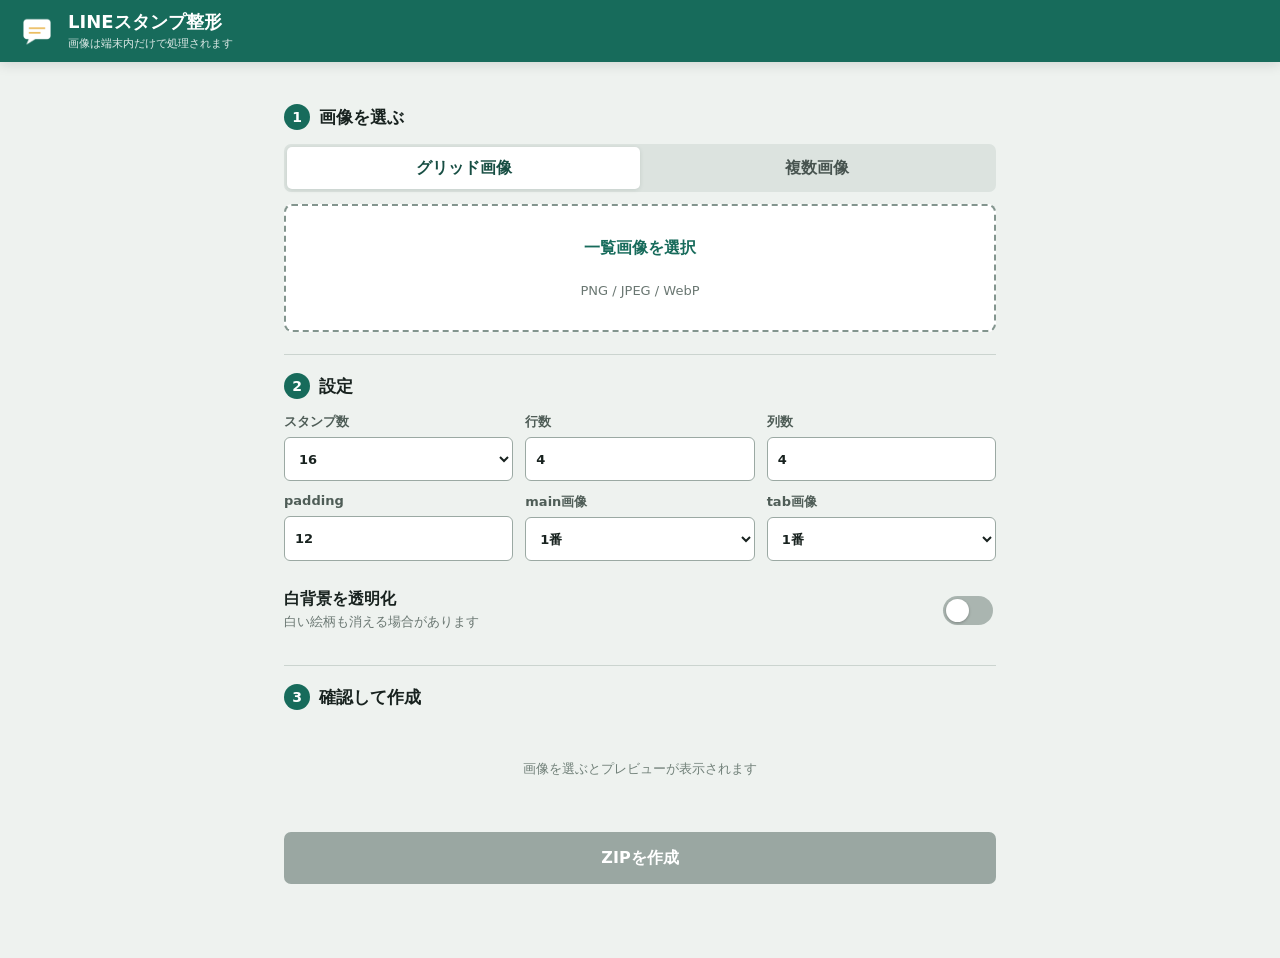
==== mobile_pwa/index.html @ c8bcf8b1 "Add LINE stamp splitter CLI and mobile PWA" ====
<!doctype html>
<html lang="ja">
<head>
  <meta charset="utf-8">
  <meta name="viewport" content="width=device-width, initial-scale=1, viewport-fit=cover">
  <meta name="theme-color" content="#176b5b">
  <meta name="apple-mobile-web-app-capable" content="yes">
  <meta name="apple-mobile-web-app-status-bar-style" content="default">
  <meta name="apple-mobile-web-app-title" content="スタンプ整形">
  <link rel="manifest" href="manifest.webmanifest">
  <link rel="apple-touch-icon" href="icons/icon-192.png">
  <link rel="stylesheet" href="styles.css">
  <title>LINEスタンプ整形</title>
</head>
<body>
  <header class="app-header">
    <div class="brand">
      <img src="icons/icon-192.png" alt="" width="42" height="42">
      <div><h1>LINEスタンプ整形</h1><p>画像は端末内だけで処理されます</p></div>
    </div>
    <button id="installButton" class="icon-button" type="button" hidden aria-label="アプリをインストール" title="アプリをインストール">＋</button>
  </header>

  <main>
    <section class="input-section" aria-labelledby="inputTitle">
      <div class="section-heading"><span>1</span><h2 id="inputTitle">画像を選ぶ</h2></div>
      <div class="mode-tabs" role="tablist" aria-label="入力形式">
        <button class="mode-tab active" data-mode="grid" type="button" role="tab" aria-selected="true">グリッド画像</button>
        <button class="mode-tab" data-mode="files" type="button" role="tab" aria-selected="false">複数画像</button>
      </div>
      <label class="drop-zone" id="dropZone">
        <input id="fileInput" type="file" accept="image/*">
        <strong id="filePrompt">一覧画像を選択</strong>
        <span>PNG / JPEG / WebP</span>
      </label>
      <div id="selectionSummary" class="selection-summary" hidden></div>
    </section>

    <section aria-labelledby="settingsTitle">
      <div class="section-heading"><span>2</span><h2 id="settingsTitle">設定</h2></div>
      <div class="settings-grid">
        <label>スタンプ数
          <select id="count"><option>8</option><option selected>16</option><option>24</option><option>32</option><option>40</option></select>
        </label>
        <label class="grid-only">行数<input id="rows" type="number" value="4" min="1" max="10" inputmode="numeric"></label>
        <label class="grid-only">列数<input id="cols" type="number" value="4" min="1" max="10" inputmode="numeric"></label>
        <label>padding<input id="padding" type="number" value="12" min="0" max="80" inputmode="numeric"></label>
        <label>main画像<select id="mainIndex"></select></label>
        <label>tab画像<select id="tabIndex"></select></label>
      </div>
      <label class="toggle-row"><span><strong>白背景を透明化</strong><small>白い絵柄も消える場合があります</small></span><input id="removeWhite" type="checkbox" role="switch"></label>
      <label id="thresholdRow" class="range-row" hidden><span>白判定 <output id="thresholdValue">245</output></span><input id="threshold" type="range" min="200" max="255" value="245"></label>
    </section>

    <section aria-labelledby="previewTitle">
      <div class="section-heading"><span>3</span><h2 id="previewTitle">確認して作成</h2></div>
      <div id="previewGrid" class="preview-grid"><p class="empty-state">画像を選ぶとプレビューが表示されます</p></div>
      <button id="generateButton" class="primary-button" type="button" disabled>ZIPを作成</button>
      <div id="progress" class="progress" hidden><div></div></div>
      <div id="result" class="result" hidden aria-live="polite"></div>
    </section>
  </main>

  <template id="previewTemplate"><figure><div class="checker"><img alt=""></div><figcaption></figcaption></figure></template>
  <script src="app.js" defer></script>
</body>
</html>
---- mobile_pwa/styles.css ----
:root { color-scheme: light; font-family: system-ui, -apple-system, "Segoe UI", sans-serif; color: #18221f; background: #eef2ef; }
* { box-sizing: border-box; }
[hidden] { display: none !important; }
body { margin: 0; min-height: 100vh; padding-bottom: calc(28px + env(safe-area-inset-bottom)); }
button, input, select { font: inherit; }
.app-header { position: sticky; top: 0; z-index: 10; display: flex; align-items: center; justify-content: space-between; gap: 16px; padding: calc(10px + env(safe-area-inset-top)) max(16px, env(safe-area-inset-right)) 10px max(16px, env(safe-area-inset-left)); color: white; background: #176b5b; box-shadow: 0 2px 12px #142b2526; }
.brand { display: flex; align-items: center; gap: 10px; min-width: 0; }
.brand img { border-radius: 8px; flex: 0 0 auto; }
h1 { margin: 0; font-size: 18px; line-height: 1.2; letter-spacing: 0; }
.brand p { margin: 3px 0 0; font-size: 11px; opacity: .85; }
.icon-button { width: 42px; height: 42px; border: 1px solid #ffffff66; border-radius: 6px; color: white; background: transparent; font-size: 26px; }
main { width: min(760px, 100%); margin: 0 auto; padding: 16px; }
section { padding: 18px 0 22px; border-bottom: 1px solid #cbd4cf; }
section:last-child { border-bottom: 0; }
.section-heading { display: flex; align-items: center; gap: 9px; margin-bottom: 14px; }
.section-heading > span { display: grid; place-items: center; width: 26px; height: 26px; border-radius: 50%; color: white; background: #176b5b; font-weight: 700; font-size: 14px; }
h2 { margin: 0; font-size: 17px; letter-spacing: 0; }
.mode-tabs { display: grid; grid-template-columns: 1fr 1fr; margin-bottom: 12px; padding: 3px; border-radius: 7px; background: #dce3df; }
.mode-tab { min-height: 42px; border: 0; border-radius: 5px; color: #47534f; background: transparent; font-weight: 700; }
.mode-tab.active { color: #174e43; background: white; box-shadow: 0 1px 4px #243c3420; }
.drop-zone { display: grid; place-items: center; gap: 5px; min-height: 128px; padding: 22px; border: 2px dashed #83958e; border-radius: 8px; background: #fff; text-align: center; cursor: pointer; }
.drop-zone.dragging { border-color: #176b5b; background: #e7f4ef; }
.drop-zone input { position: absolute; width: 1px; height: 1px; opacity: 0; }
.drop-zone strong { color: #176b5b; }
.drop-zone span { color: #6a7772; font-size: 13px; }
.selection-summary { margin-top: 10px; padding: 10px 12px; border-radius: 6px; background: #e3eee9; font-size: 13px; overflow-wrap: anywhere; }
.settings-grid { display: grid; grid-template-columns: repeat(2, minmax(0, 1fr)); gap: 12px; }
.settings-grid label { display: grid; gap: 6px; color: #4f5d57; font-size: 13px; font-weight: 700; }
select, input[type="number"] { width: 100%; min-height: 44px; padding: 8px 10px; border: 1px solid #9ba9a3; border-radius: 6px; color: #18221f; background: white; }
.toggle-row { display: flex; align-items: center; justify-content: space-between; gap: 15px; margin-top: 16px; padding: 12px 0; }
.toggle-row span { display: grid; gap: 3px; }
.toggle-row small { color: #6a7772; }
input[role="switch"] { appearance: none; width: 50px; height: 29px; flex: 0 0 auto; border-radius: 16px; background: #aab5b0; position: relative; transition: .2s; }
input[role="switch"]::after { content: ""; position: absolute; width: 23px; height: 23px; top: 3px; left: 3px; border-radius: 50%; background: white; box-shadow: 0 1px 3px #0004; transition: .2s; }
input[role="switch"]:checked { background: #176b5b; }
input[role="switch"]:checked::after { transform: translateX(21px); }
.range-row { display: grid; gap: 8px; padding: 10px 0; }
.range-row span { display: flex; justify-content: space-between; font-size: 13px; font-weight: 700; }
input[type="range"] { accent-color: #176b5b; }
.preview-grid { display: grid; grid-template-columns: repeat(4, minmax(0, 1fr)); gap: 8px; min-height: 90px; }
.preview-grid figure { min-width: 0; margin: 0; }
.checker { display: grid; place-items: center; aspect-ratio: 370 / 320; overflow: hidden; border: 1px solid #b6c1bc; border-radius: 5px; background-color: white; background-image: linear-gradient(45deg,#dfe5e2 25%,transparent 25%),linear-gradient(-45deg,#dfe5e2 25%,transparent 25%),linear-gradient(45deg,transparent 75%,#dfe5e2 75%),linear-gradient(-45deg,transparent 75%,#dfe5e2 75%); background-size: 16px 16px; background-position: 0 0,0 8px,8px -8px,-8px 0; }
.checker img { width: 100%; height: 100%; object-fit: contain; }
figcaption { margin-top: 3px; text-align: center; color: #68756f; font-size: 11px; }
.empty-state { grid-column: 1 / -1; align-self: center; margin: 0; color: #718079; text-align: center; font-size: 13px; }
.primary-button { width: 100%; min-height: 52px; margin-top: 18px; border: 0; border-radius: 7px; color: white; background: #176b5b; font-weight: 800; box-shadow: 0 4px 10px #176b5b33; }
.primary-button:disabled { background: #9aa7a2; box-shadow: none; }
.progress { height: 6px; margin-top: 13px; overflow: hidden; border-radius: 3px; background: #ccd6d1; }
.progress div { width: 0; height: 100%; background: #e5a82d; transition: width .15s; }
.result { margin-top: 12px; padding: 12px; border-left: 4px solid #176b5b; background: #e3eee9; font-size: 13px; white-space: pre-line; }
@media (min-width: 640px) { main { padding: 24px; } .settings-grid { grid-template-columns: repeat(3, minmax(0, 1fr)); } .preview-grid { grid-template-columns: repeat(8, minmax(0, 1fr)); } }
@media (max-width: 360px) { .brand p { display: none; } .preview-grid { grid-template-columns: repeat(3, minmax(0, 1fr)); } }
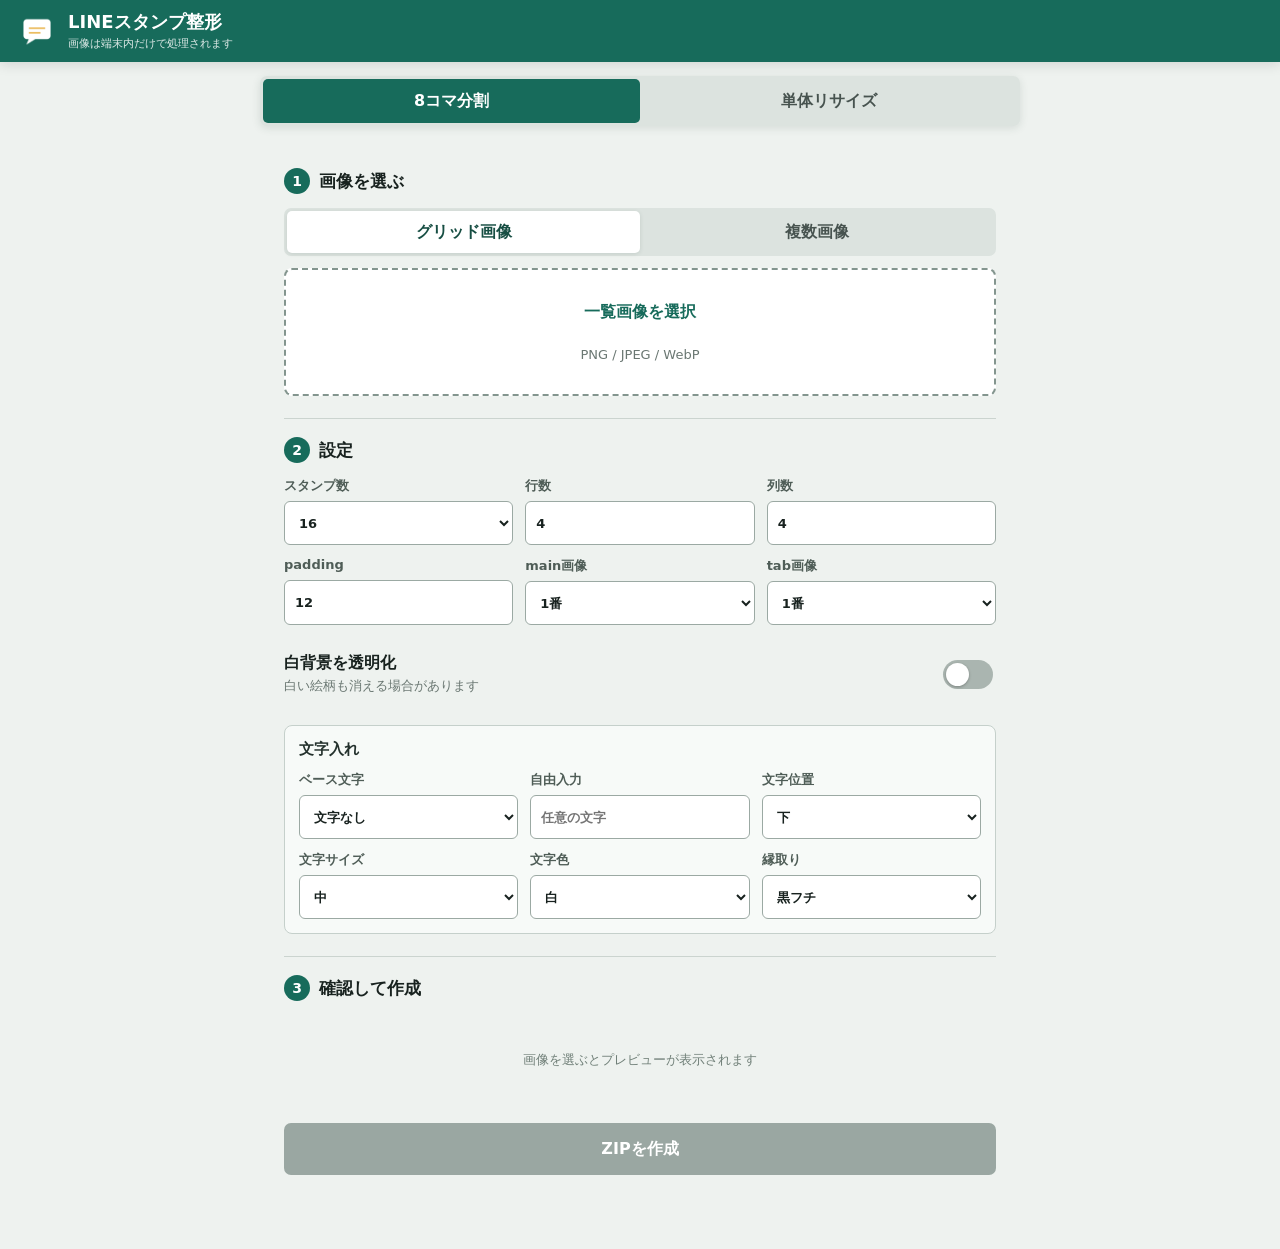
==== commit 9e3dce12: "Add text overlay and single resize tools" ====
--- a/mobile_pwa/index.html
+++ b/mobile_pwa/index.html
@@ -13,6 +13,23 @@
   <title>LINEスタンプ整形</title>
 </head>
 <body>
+  <section id="bootScreen" class="boot-screen" aria-live="polite">
+    <div class="boot-panel">
+      <img src="icons/icon-192.png" alt="" width="58" height="58">
+      <p class="boot-eyebrow">LINE STAMP TOOL</p>
+      <h2>バージョン確認中</h2>
+      <p id="bootStatus">最新版を確認しています。</p>
+      <div class="boot-progress" aria-label="アップデート進捗">
+        <div class="boot-progress-meta">
+          <span id="bootProgressText">アップデートを確認しています…</span>
+          <strong id="bootProgressPercent">0%</strong>
+        </div>
+        <div class="boot-progress-track" aria-hidden="true"><i id="bootProgressFill"></i></div>
+      </div>
+      <small id="bootVersion">--</small>
+    </div>
+  </section>
+
   <header class="app-header">
     <div class="brand">
       <img src="icons/icon-192.png" alt="" width="42" height="42">
@@ -21,7 +38,12 @@
     <button id="installButton" class="icon-button" type="button" hidden aria-label="アプリをインストール" title="アプリをインストール">＋</button>
   </header>
 
-  <main>
+  <nav class="tool-tabs" role="tablist" aria-label="機能選択">
+    <button class="tool-tab active" data-workspace="split" type="button" role="tab" aria-selected="true">8コマ分割</button>
+    <button class="tool-tab" data-workspace="single" type="button" role="tab" aria-selected="false">単体リサイズ</button>
+  </nav>
+
+  <main id="splitWorkspace" class="workspace">
     <section class="input-section" aria-labelledby="inputTitle">
       <div class="section-heading"><span>1</span><h2 id="inputTitle">画像を選ぶ</h2></div>
       <div class="mode-tabs" role="tablist" aria-label="入力形式">
@@ -50,6 +72,55 @@
       </div>
       <label class="toggle-row"><span><strong>白背景を透明化</strong><small>白い絵柄も消える場合があります</small></span><input id="removeWhite" type="checkbox" role="switch"></label>
       <label id="thresholdRow" class="range-row" hidden><span>白判定 <output id="thresholdValue">245</output></span><input id="threshold" type="range" min="200" max="255" value="245"></label>
+      <div class="text-settings" aria-label="文字入れ設定">
+        <h3>文字入れ</h3>
+        <div class="settings-grid">
+          <label>ベース文字
+            <select id="textPreset">
+              <option value="">文字なし</option>
+              <option value="よろしく">よろしく</option>
+              <option value="ありがとう">ありがとう</option>
+              <option value="了解">了解</option>
+              <option value="OK">OK</option>
+              <option value="NG">NG</option>
+              <option value="おつかれ">おつかれ</option>
+              <option value="おはよう">おはよう</option>
+              <option value="おやすみ">おやすみ</option>
+            </select>
+          </label>
+          <label>自由入力<input id="textCustom" type="text" placeholder="任意の文字"></label>
+          <label>文字位置
+            <select id="textPosition">
+              <option value="top">上</option>
+              <option value="middle">中央</option>
+              <option value="bottom" selected>下</option>
+            </select>
+          </label>
+          <label>文字サイズ
+            <select id="textSize">
+              <option value="small">小</option>
+              <option value="medium" selected>中</option>
+              <option value="large">大</option>
+            </select>
+          </label>
+          <label>文字色
+            <select id="textColor">
+              <option value="white" selected>白</option>
+              <option value="black">黒</option>
+              <option value="red">赤</option>
+              <option value="blue">青</option>
+              <option value="yellow">黄</option>
+            </select>
+          </label>
+          <label>縁取り
+            <select id="textStroke">
+              <option value="black" selected>黒フチ</option>
+              <option value="white">白フチ</option>
+              <option value="none">なし</option>
+            </select>
+          </label>
+        </div>
+      </div>
     </section>
 
     <section aria-labelledby="previewTitle">
@@ -61,6 +132,45 @@
     </section>
   </main>
 
+  <main id="singleWorkspace" class="workspace" hidden>
+    <section aria-labelledby="singleInputTitle">
+      <div class="section-heading"><span>1</span><h2 id="singleInputTitle">画像を選ぶ</h2></div>
+      <label class="drop-zone" id="singleDropZone">
+        <input id="singleFileInput" type="file" accept="image/*">
+        <strong>単体画像を選択</strong>
+        <span>PNG / JPEG / WebP</span>
+      </label>
+      <div id="singleSelectionSummary" class="selection-summary" hidden></div>
+    </section>
+
+    <section aria-labelledby="singleSettingsTitle">
+      <div class="section-heading"><span>2</span><h2 id="singleSettingsTitle">出力設定</h2></div>
+      <div class="single-settings">
+        <label>出力タイプ
+          <select id="singleOutputType">
+            <option value="stamp">スタンプ画像（370×320）</option>
+            <option value="main">メイン画像（240×240）</option>
+            <option value="tab">トークルームタブ画像（96×74）</option>
+          </select>
+        </label>
+      </div>
+      <label class="toggle-row"><span><strong>余白を自動トリミング</strong><small>透明部分または除去した白背景を判定</small></span><input id="singleTrim" type="checkbox" role="switch" checked></label>
+      <label class="toggle-row"><span><strong>白背景を透明化</strong><small>白に近い画素を背景として扱います</small></span><input id="singleRemoveWhite" type="checkbox" role="switch"></label>
+      <label id="singleThresholdRow" class="range-row" hidden><span>白判定 <output id="singleThresholdValue">245</output></span><input id="singleThreshold" type="range" min="200" max="255" value="245"></label>
+    </section>
+
+    <section aria-labelledby="singlePreviewTitle">
+      <div class="section-heading"><span>3</span><h2 id="singlePreviewTitle">プレビュー</h2></div>
+      <div id="singlePreviewFrame" class="single-preview checker">
+        <canvas id="singlePreviewCanvas" width="370" height="320" aria-label="単体画像の出力プレビュー"></canvas>
+        <p id="singlePreviewEmpty" class="empty-state">画像を選ぶと出力結果が表示されます</p>
+      </div>
+      <p id="singleOutputMeta" class="output-meta">出力: 370×320 PNG</p>
+      <button id="singleDownloadButton" class="primary-button" type="button" disabled>PNGをダウンロード</button>
+      <div id="singleResult" class="result" hidden aria-live="polite"></div>
+    </section>
+  </main>
+
   <template id="previewTemplate"><figure><div class="checker"><img alt=""></div><figcaption></figcaption></figure></template>
   <script src="app.js" defer></script>
 </body>
--- a/mobile_pwa/styles.css
+++ b/mobile_pwa/styles.css
@@ -3,12 +3,29 @@
 [hidden] { display: none !important; }
 body { margin: 0; min-height: 100vh; padding-bottom: calc(28px + env(safe-area-inset-bottom)); }
 button, input, select { font: inherit; }
+.boot-screen { position: fixed; inset: 0; z-index: 100; display: grid; place-items: center; padding: max(20px, env(safe-area-inset-top)) max(18px, env(safe-area-inset-right)) max(20px, env(safe-area-inset-bottom)) max(18px, env(safe-area-inset-left)); background: #eef2ef; opacity: 1; visibility: visible; transition: opacity .22s ease, visibility .22s ease; }
+.boot-screen.screen-hidden { opacity: 0; visibility: hidden; pointer-events: none; }
+.boot-panel { width: min(430px, 100%); padding: 24px 20px; border: 1px solid #aebdb6; border-radius: 8px; background: white; box-shadow: 0 18px 50px #18332a24; text-align: center; }
+.boot-panel img { display: block; margin: 0 auto 10px; border-radius: 8px; }
+.boot-eyebrow { margin: 0; color: #176b5b; font-size: 11px; font-weight: 800; }
+.boot-panel h2 { margin: 6px 0 9px; color: #18221f; font-size: 22px; }
+.boot-panel > p:not(.boot-eyebrow) { margin: 0; color: #61706a; font-size: 13px; font-weight: 700; }
+.boot-progress { display: grid; gap: 8px; width: min(360px, 100%); margin: 18px auto 13px; text-align: left; }
+.boot-progress-meta { display: flex; align-items: center; justify-content: space-between; gap: 12px; color: #4f5d57; font-size: 12px; font-weight: 800; }
+.boot-progress-meta span { min-width: 0; overflow: hidden; text-overflow: ellipsis; white-space: nowrap; }
+.boot-progress-meta strong { flex: 0 0 auto; color: #176b5b; font-variant-numeric: tabular-nums; }
+.boot-progress-track { height: 8px; overflow: hidden; border-radius: 4px; background: #d7dfdb; }
+.boot-progress-track i { display: block; width: 0; height: 100%; border-radius: inherit; background: #176b5b; transition: width .24s ease; }
+.boot-panel small { color: #64736d; font-size: 11px; font-weight: 700; }
 .app-header { position: sticky; top: 0; z-index: 10; display: flex; align-items: center; justify-content: space-between; gap: 16px; padding: calc(10px + env(safe-area-inset-top)) max(16px, env(safe-area-inset-right)) 10px max(16px, env(safe-area-inset-left)); color: white; background: #176b5b; box-shadow: 0 2px 12px #142b2526; }
 .brand { display: flex; align-items: center; gap: 10px; min-width: 0; }
 .brand img { border-radius: 8px; flex: 0 0 auto; }
 h1 { margin: 0; font-size: 18px; line-height: 1.2; letter-spacing: 0; }
 .brand p { margin: 3px 0 0; font-size: 11px; opacity: .85; }
 .icon-button { width: 42px; height: 42px; border: 1px solid #ffffff66; border-radius: 6px; color: white; background: transparent; font-size: 26px; }
+.tool-tabs { position: sticky; top: calc(62px + env(safe-area-inset-top)); z-index: 9; display: grid; grid-template-columns: 1fr 1fr; width: min(760px, calc(100% - 32px)); margin: 14px auto 0; padding: 3px; border-radius: 7px; background: #dce3df; box-shadow: 0 2px 8px #263c3420; }
+.tool-tab { min-height: 44px; border: 0; border-radius: 5px; color: #47534f; background: transparent; font-weight: 800; }
+.tool-tab.active { color: white; background: #176b5b; }
 main { width: min(760px, 100%); margin: 0 auto; padding: 16px; }
 section { padding: 18px 0 22px; border-bottom: 1px solid #cbd4cf; }
 section:last-child { border-bottom: 0; }
@@ -26,7 +43,11 @@
 .selection-summary { margin-top: 10px; padding: 10px 12px; border-radius: 6px; background: #e3eee9; font-size: 13px; overflow-wrap: anywhere; }
 .settings-grid { display: grid; grid-template-columns: repeat(2, minmax(0, 1fr)); gap: 12px; }
 .settings-grid label { display: grid; gap: 6px; color: #4f5d57; font-size: 13px; font-weight: 700; }
-select, input[type="number"] { width: 100%; min-height: 44px; padding: 8px 10px; border: 1px solid #9ba9a3; border-radius: 6px; color: #18221f; background: white; }
+.text-settings { margin-top: 18px; padding: 14px; border: 1px solid #c5d0cb; border-radius: 8px; background: #f7faf8; }
+.text-settings h3 { margin: 0 0 12px; color: #24312d; font-size: 15px; letter-spacing: 0; }
+.single-settings { display: grid; grid-template-columns: minmax(0, 1fr); gap: 12px; }
+.single-settings label { display: grid; gap: 6px; color: #4f5d57; font-size: 13px; font-weight: 700; }
+select, input[type="number"], input[type="text"] { width: 100%; min-height: 44px; padding: 8px 10px; border: 1px solid #9ba9a3; border-radius: 6px; color: #18221f; background: white; }
 .toggle-row { display: flex; align-items: center; justify-content: space-between; gap: 15px; margin-top: 16px; padding: 12px 0; }
 .toggle-row span { display: grid; gap: 3px; }
 .toggle-row small { color: #6a7772; }
@@ -41,6 +62,10 @@
 .preview-grid figure { min-width: 0; margin: 0; }
 .checker { display: grid; place-items: center; aspect-ratio: 370 / 320; overflow: hidden; border: 1px solid #b6c1bc; border-radius: 5px; background-color: white; background-image: linear-gradient(45deg,#dfe5e2 25%,transparent 25%),linear-gradient(-45deg,#dfe5e2 25%,transparent 25%),linear-gradient(45deg,transparent 75%,#dfe5e2 75%),linear-gradient(-45deg,transparent 75%,#dfe5e2 75%); background-size: 16px 16px; background-position: 0 0,0 8px,8px -8px,-8px 0; }
 .checker img { width: 100%; height: 100%; object-fit: contain; }
+.single-preview { position: relative; width: min(100%, 520px); margin: 0 auto; aspect-ratio: 370 / 320; }
+.single-preview canvas { display: block; width: 100%; height: 100%; object-fit: contain; }
+.single-preview .empty-state { position: absolute; inset: 0; display: grid; place-items: center; padding: 18px; }
+.output-meta { margin: 9px 0 0; color: #61706a; text-align: center; font-size: 12px; font-weight: 700; }
 figcaption { margin-top: 3px; text-align: center; color: #68756f; font-size: 11px; }
 .empty-state { grid-column: 1 / -1; align-self: center; margin: 0; color: #718079; text-align: center; font-size: 13px; }
 .primary-button { width: 100%; min-height: 52px; margin-top: 18px; border: 0; border-radius: 7px; color: white; background: #176b5b; font-weight: 800; box-shadow: 0 4px 10px #176b5b33; }
